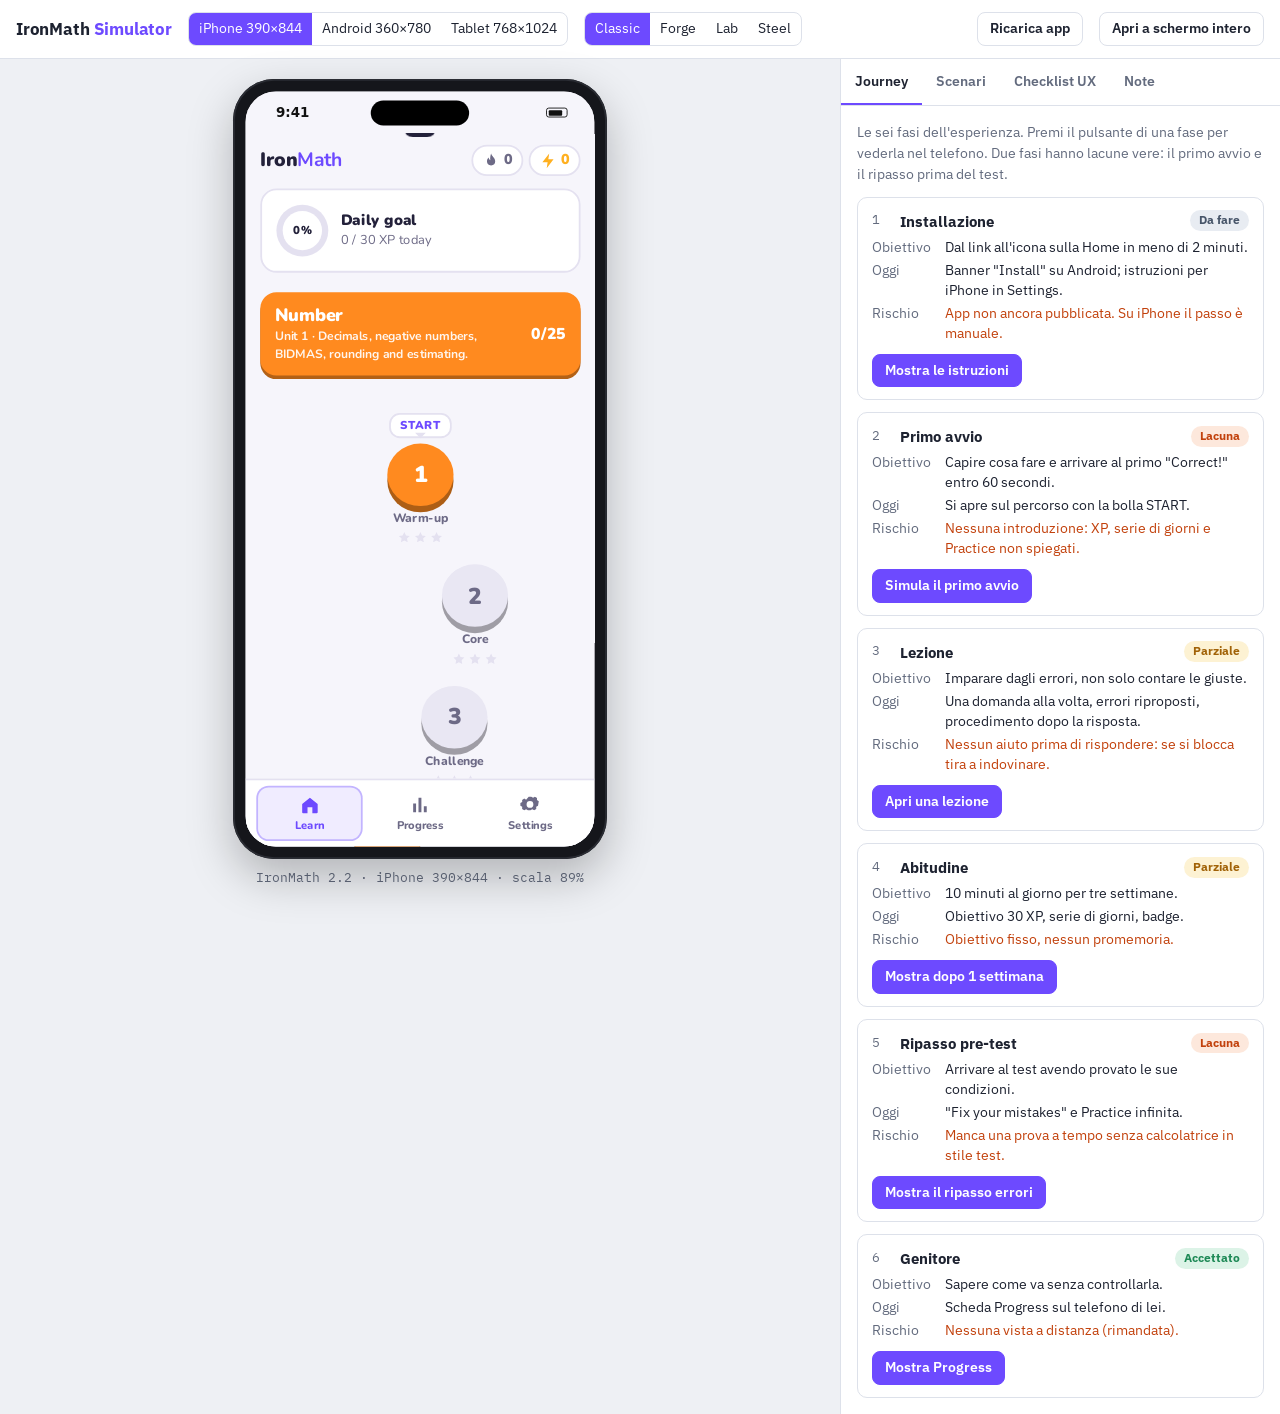
==== simulator.html @ 814c8c80 "Add files via upload" ====
<!doctype html>
<html lang="it">
<head>
<meta charset="utf-8">
<meta name="viewport" content="width=device-width, initial-scale=1">
<meta name="robots" content="noindex">
<title>IronMath Simulator</title>
<link rel="preconnect" href="https://fonts.googleapis.com">
<link rel="preconnect" href="https://fonts.gstatic.com" crossorigin>
<link rel="stylesheet" href="https://fonts.googleapis.com/css2?family=IBM+Plex+Sans:wght@400;500;600;700&family=IBM+Plex+Mono:wght@500&display=swap">
<style>
/* Layout: a device bench. Phone on the left (the real app in an iframe), a review panel on the right: journey stages, scenarios, UX checklist, notes. Stacks on narrow screens. */
:root {
  --bg: #eef0f4; --panel: #ffffff; --ink: #1d2230; --muted: #636b7e; --line: #dde1ea;
  --accent: #6d4aff; --accent-soft: rgba(109, 74, 255, .10);
  --ok: #1f8a57; --ok-soft: #dcf3e7; --gap: #c2410c; --gap-soft: #fde8dc; --part: #a16207; --part-soft: #fdf2d3; --todo: #475569; --todo-soft: #e8ecf2;
  --device: #15161b;
  --font: "IBM Plex Sans", "Segoe UI", system-ui, sans-serif; --mono: "IBM Plex Mono", ui-monospace, monospace;
}
@media (prefers-color-scheme: dark) { :root:not([data-theme="light"]) {
  --bg: #12141a; --panel: #1b1e27; --ink: #e8eaf1; --muted: #9aa1b4; --line: #2d3240; --accent: #9a85ff; --accent-soft: rgba(154, 133, 255, .14);
  --ok: #4fc38a; --ok-soft: #173326; --gap: #fb8a5a; --gap-soft: #3b2216; --part: #e7b543; --part-soft: #362b12; --todo: #a5b0c4; --todo-soft: #262b37; --device: #000; color-scheme: dark; } }
:root[data-theme="dark"] {
  --bg: #12141a; --panel: #1b1e27; --ink: #e8eaf1; --muted: #9aa1b4; --line: #2d3240; --accent: #9a85ff; --accent-soft: rgba(154, 133, 255, .14);
  --ok: #4fc38a; --ok-soft: #173326; --gap: #fb8a5a; --gap-soft: #3b2216; --part: #e7b543; --part-soft: #362b12; --todo: #a5b0c4; --todo-soft: #262b37; --device: #000; color-scheme: dark; }
* { box-sizing: border-box; }
html, body { height: 100%; }
body { margin: 0; background: var(--bg); color: var(--ink); font-family: var(--font); font-size: 15px; line-height: 1.45; }
.top { display: flex; flex-wrap: wrap; align-items: center; gap: 10px 16px; padding: 12px 16px; border-bottom: 1px solid var(--line); background: var(--panel); }
.top h1 { font-size: 1.05rem; margin: 0; font-weight: 700; letter-spacing: -.01em; }
.top h1 span { color: var(--accent); }
.top .sp { flex: 1; }
.seg { display: inline-flex; border: 1px solid var(--line); border-radius: 8px; overflow: hidden; }
.seg button { font: inherit; font-size: .85rem; border: 0; background: transparent; color: var(--ink); padding: 6px 10px; cursor: pointer; }
.seg button[aria-pressed="true"] { background: var(--accent); color: #fff; }
.btn { font: inherit; font-size: .85rem; font-weight: 600; border: 1px solid var(--line); background: var(--panel); color: var(--ink); border-radius: 8px; padding: 6px 12px; cursor: pointer; text-decoration: none; display: inline-flex; align-items: center; gap: 6px; }
.btn.primary { background: var(--accent); border-color: var(--accent); color: #fff; }
.btn:focus-visible, .seg button:focus-visible, .tab:focus-visible { outline: 2px solid var(--accent); outline-offset: 2px; }
.bench { display: grid; grid-template-columns: minmax(0, 1fr) minmax(320px, 440px); gap: 0; min-height: calc(100% - 58px); }
.stage { display: flex; flex-direction: column; align-items: center; padding: 20px 16px; gap: 10px; min-width: 0; }
.caption { font-size: .8rem; color: var(--muted); font-family: var(--mono); }
.holder { position: relative; }
.device { position: absolute; left: 0; top: 0; transform-origin: top left; background: var(--device); border-radius: 46px; padding: 14px; box-shadow: 0 20px 50px rgba(0, 0, 0, .25), inset 0 0 0 2px #2a2c33; }
.device.tablet { border-radius: 28px; padding: 18px; }
.screen { border-radius: 34px; overflow: hidden; background: #f6f5fb; }
.device.tablet .screen { border-radius: 12px; }
.device iframe { display: block; border: 0; background: #f6f5fb; }
.sbar { height: 47px; display: flex; align-items: center; justify-content: space-between; padding: 0 30px 0 34px; font: 600 15px/1 -apple-system, "Segoe UI", system-ui, sans-serif; color: #111; background: #f6f5fb; }
.device.android .sbar { height: 30px; padding: 0 18px; font-size: 13px; }
.device.tablet .sbar { height: 24px; padding: 0 18px; font-size: 12px; }
.sbar i { display: inline-block; width: 24px; height: 11px; border: 1.5px solid #111; border-radius: 3px; position: relative; }
.sbar i::after { content: ""; position: absolute; inset: 1.5px 5px 1.5px 1.5px; background: #111; border-radius: 1px; }
.notch { position: absolute; top: 24px; left: 50%; transform: translateX(-50%); width: 110px; height: 28px; border-radius: 16px; background: #000; z-index: 2; pointer-events: none; }
.device.tablet .notch, .device.android .notch { width: 12px; height: 12px; border-radius: 50%; top: 24px; }
.panel { background: var(--panel); border-left: 1px solid var(--line); display: flex; flex-direction: column; min-width: 0; }
.tabs { display: flex; border-bottom: 1px solid var(--line); overflow-x: auto; }
.tab { font: inherit; font-size: .88rem; font-weight: 600; border: 0; background: none; color: var(--muted); padding: 12px 14px; cursor: pointer; border-bottom: 2px solid transparent; white-space: nowrap; }
.tab[aria-selected="true"] { color: var(--ink); border-bottom-color: var(--accent); }
.pane { padding: 16px; display: grid; gap: 12px; overflow-y: auto; align-content: start; }
.lead { margin: 0; color: var(--muted); font-size: .9rem; max-width: 62ch; }
.st { border: 1px solid var(--line); border-radius: 10px; padding: 12px 14px; display: grid; gap: 6px; }
.st.active { border-color: var(--accent); box-shadow: 0 0 0 1px var(--accent); }
.st-h { display: flex; align-items: center; gap: 10px; }
.st-h b { font-size: .95rem; }
.st-h .n { font-family: var(--mono); font-size: .8rem; color: var(--muted); width: 1.4em; }
.pill { margin-left: auto; font-size: .72rem; font-weight: 700; border-radius: 999px; padding: 2px 9px; white-space: nowrap; }
.pill.ok { color: var(--ok); background: var(--ok-soft); } .pill.gap { color: var(--gap); background: var(--gap-soft); }
.pill.part { color: var(--part); background: var(--part-soft); } .pill.todo { color: var(--todo); background: var(--todo-soft); }
.st dl { margin: 0; display: grid; grid-template-columns: 4.6em 1fr; gap: 3px 10px; font-size: .86rem; }
.st dt { color: var(--muted); }
.st dd { margin: 0; min-width: 0; }
.st .risk { color: var(--gap); }
.st .act { display: flex; gap: 8px; flex-wrap: wrap; margin-top: 4px; }
.sc { border: 1px solid var(--line); border-radius: 10px; padding: 12px 14px; display: grid; gap: 6px; }
.sc p { margin: 0; font-size: .86rem; color: var(--muted); }
.chk { display: grid; gap: 2px; }
.chk label { display: flex; gap: 10px; align-items: flex-start; padding: 8px 0; border-bottom: 1px solid var(--line); font-size: .9rem; cursor: pointer; }
.chk input { margin-top: 3px; accent-color: var(--accent); width: 16px; height: 16px; flex: none; }
textarea { width: 100%; min-height: 220px; font: inherit; font-size: .9rem; color: var(--ink); background: var(--bg); border: 1px solid var(--line); border-radius: 10px; padding: 10px 12px; resize: vertical; }
.hint { font-size: .8rem; color: var(--muted); }
.toast { position: fixed; left: 50%; bottom: 20px; transform: translate(-50%, 140%); visibility: hidden; background: var(--ink); color: var(--panel); padding: 8px 16px; border-radius: 999px; font-size: .88rem; font-weight: 600; transition: transform .25s; z-index: 10; }
.toast.show { transform: translate(-50%, 0); visibility: visible; }
@media (max-width: 900px) {
  .bench { grid-template-columns: minmax(0, 1fr); }
  .panel { border-left: 0; border-top: 1px solid var(--line); }
}
@media (prefers-reduced-motion: reduce) { .toast { transition: none; } }
</style>
</head>
<body>


<header class="top">
  <h1>IronMath <span>Simulator</span></h1>
  <div class="seg" role="group" aria-label="Device" id="devices">
    <button data-dev="iphone" aria-pressed="true">iPhone 390×844</button>
    <button data-dev="android" aria-pressed="false">Android 360×780</button>
    <button data-dev="tablet" aria-pressed="false">Tablet 768×1024</button>
  </div>
  <div class="seg" role="group" aria-label="Tema" id="skins">
    <button data-skinbtn="classic" aria-pressed="true">Classic</button>
    <button data-skinbtn="forge" aria-pressed="false">Forge</button>
    <button data-skinbtn="lab" aria-pressed="false">Lab</button>
    <button data-skinbtn="steel" aria-pressed="false">Steel</button>
  </div>
  <span class="sp"></span>
  <button class="btn" id="reload">Ricarica app</button>
  <a class="btn" href="index.html" target="_blank" rel="noopener">Apri a schermo intero</a>
</header>

<div class="bench">
  <section class="stage" aria-label="App">
    <div class="holder" id="holder"><div class="device" id="device"><span class="notch"></span><div class="screen"><div class="sbar" aria-hidden="true"><span>9:41</span><i></i></div><iframe id="app" src="index.html" title="IronMath app"></iframe></div></div></div>
    <div class="caption" id="cap">IronMath 2.2 · iPhone 390×844</div>
  </section>

  <aside class="panel">
    <div class="tabs" role="tablist">
      <button class="tab" role="tab" aria-selected="true" data-pane="journey">Journey</button>
      <button class="tab" role="tab" aria-selected="false" data-pane="scen">Scenari</button>
      <button class="tab" role="tab" aria-selected="false" data-pane="ux">Checklist UX</button>
      <button class="tab" role="tab" aria-selected="false" data-pane="notes">Note</button>
    </div>
    <div class="pane" id="pane"></div>
  </aside>
</div>
<div class="toast" id="toast" role="status" aria-live="polite"></div>

<script>
(function () {
  "use strict";
  const $ = s => document.querySelector(s);
  const APPKEY = "maths-trail-v1";
  const DEV = { iphone: [390, 844, "", 47], android: [360, 780, "android", 30], tablet: [768, 1024, "tablet", 24] };
  let dev = "iphone", pane = "journey", activeStage = null;

  /* ---------- device frame, scaled to fit ---------- */
  function layout() {
    const [w, h, cls, sb] = DEV[dev], d = $("#device"), f = $("#app");
    d.className = "device " + cls; f.width = w; f.height = h - sb; f.style.width = w + "px"; f.style.height = (h - sb) + "px";
    const pad = cls === "tablet" ? 36 : 28, fw = w + pad, fh = h + pad;
    const narrow = window.innerWidth <= 900;
    const availW = Math.max(240, (narrow ? window.innerWidth : window.innerWidth - Math.min(440, Math.max(320, window.innerWidth * 0.36))) - 40);
    const availH = Math.max(420, window.innerHeight - 120);
    const s = Math.min(1, availW / fw, narrow ? 1 : availH / fh);
    d.style.transform = `scale(${s})`;
    $("#holder").style.width = fw * s + "px"; $("#holder").style.height = fh * s + "px";
    $("#cap").textContent = `IronMath 2.2 · ${$(`[data-dev="${dev}"]`).textContent} · scala ${Math.round(s * 100)}%`;
  }
  window.addEventListener("resize", layout);

  /* ---------- driving the app ---------- */
  const appWin = () => $("#app").contentWindow;
  const appDoc = () => { try { return $("#app").contentDocument; } catch (e) { return null; } };
  function toast(t) { const el = $("#toast"); el.textContent = t; el.classList.add("show"); clearTimeout(toast.t); toast.t = setTimeout(() => el.classList.remove("show"), 2200); }
  function whenReady(fn, tries) {
    const d = appDoc();
    if (d && d.readyState === "complete" && d.querySelector("#view")) return setTimeout(fn, 120);
    if ((tries || 0) > 60) return toast("L'app non risponde: prova Ricarica app");
    setTimeout(() => whenReady(fn, (tries || 0) + 1), 100);
  }
  function reloadApp(then) {
    const f = $("#app"); const onload = () => { f.removeEventListener("load", onload); whenReady(then || (() => { })); };
    f.addEventListener("load", onload); try { appWin().location.reload(); } catch (e) { f.src = "index.html"; }
  }
  function click(sel) { const d = appDoc(); const el = d && d.querySelector(sel); if (el) { el.click(); return true; } toast("Elemento non trovato nell'app"); return false; }
  function setState(obj) { try { if (obj) localStorage.setItem(APPKEY, JSON.stringify(obj)); else localStorage.removeItem(APPKEY); } catch (e) { toast("Memoria del browser non disponibile"); } }

  const dkey = d => `${d.getFullYear()}-${String(d.getMonth() + 1).padStart(2, "0")}-${String(d.getDate()).padStart(2, "0")}`;
  function demoState(kind) {
    const days = {}, d = new Date();
    const pattern = kind === "pretest" ? [40, 35, 0, 50, 45, 30, 60, 40, 35, 55, 45, 0, 40, 50] : [0, 0, 0, 0, 0, 0, 0, 30, 45, 0, 40, 35, 50, 20];
    for (let i = 13; i >= 0; i--) { const x = new Date(d); x.setDate(d.getDate() - i); const v = pattern[13 - i]; if (v) days[dkey(x)] = v; }
    const q = {}, now = Date.now(); const ok = id => (q[id] = { status: "correct", tries: 1, seen: false, at: now });
    const bad = id => (q[id] = { status: "wrong", tries: 2, seen: true, at: now });
    const lessons = {};
    ["A1", "A2", "A3", "A4", "A5", "A6", "A7", "A8", "A9", "A10", "A11", "A12", "A14", "A16", "B1", "B2", "B3", "B4", "B5", "B6", "B7", "B8"].forEach(ok);
    ["A13", "A15", "B9"].forEach(bad);
    lessons["A-0"] = { done: true, stars: 3, at: now }; lessons["A-1"] = { done: true, stars: 2, at: now }; lessons["B-0"] = { done: true, stars: 3, at: now };
    if (kind === "pretest") {
      ["A17", "A18", "A19", "A20", "A21", "A23", "B10", "B12", "B13", "B14", "B15", "B16", "B17", "C1", "C2", "C3", "C4", "C5", "C6", "C7", "C8", "C9", "C10", "C11", "C13", "C14", "C15", "C16", "C17", "D1", "D2", "D3", "D4", "D5", "D6", "D7", "D8", "D9", "D10", "D11", "D12"].forEach(ok);
      ["B11", "C12", "C18", "D13", "D15"].forEach(bad);
      Object.assign(lessons, { "A-2": { done: true, stars: 2, at: now }, "B-1": { done: true, stars: 2, at: now }, "C-0": { done: true, stars: 3, at: now }, "C-1": { done: true, stars: 2, at: now }, "D-0": { done: true, stars: 3, at: now }, "D-1": { done: true, stars: 1, at: now } });
    }
    const xp = Object.values(days).reduce((a, b) => a + b, 0);
    const log = [
      { qid: "B9", sec: "B", at: now - 3600e3, res: "wrong", ans: ["2 × 36"] }, { qid: "A15", sec: "A", at: now - 5000e3, res: "wrong", ans: ["0.005"] },
      { qid: "A13", sec: "A", at: now - 7000e3, res: "wrong", ans: ["26"] }, { qid: "B8", sec: "B", at: now - 8000e3, res: "ok", ans: ["1, 8, 27, 64"] }, { qid: "B7", sec: "B", at: now - 8200e3, res: "ok", ans: ["10000"] }
    ];
    return { v: 2, xp: xp, days: days, q: q, lessons: lessons, badges: { first: now, perfect: now, xp100: now, ...(kind === "pretest" ? { streak3: now, xp500: now } : {}) }, sound: false, log: log, prac: { A: { n: 10, ok: 8 }, B: { n: 0, ok: 0 }, C: { n: 0, ok: 0 }, D: { n: 0, ok: 0 } }, fixed: 2, pracDone: 1, best: kind === "pretest" ? 9 : 5, lessonsDone: kind === "pretest" ? 9 : 3, iosHintOff: true };
  }

  /* ---------- content ---------- */
  const STAGES = [
    { n: 1, name: "Installazione", status: ["todo", "Da fare"], goal: "Dal link all'icona sulla Home in meno di 2 minuti.", now: "Banner \"Install\" su Android; istruzioni per iPhone in Settings.", risk: "App non ancora pubblicata. Su iPhone il passo è manuale.", show: () => reloadApp(() => click('[data-go="settings"]')), label: "Mostra le istruzioni" },
    { n: 2, name: "Primo avvio", status: ["gap", "Lacuna"], goal: "Capire cosa fare e arrivare al primo \"Correct!\" entro 60 secondi.", now: "Si apre sul percorso con la bolla START.", risk: "Nessuna introduzione: XP, serie di giorni e Practice non spiegati.", show: () => { setState(null); reloadApp(() => toast("Stato azzerato: questo è il primo avvio")); }, label: "Simula il primo avvio" },
    { n: 3, name: "Lezione", status: ["part", "Parziale"], goal: "Imparare dagli errori, non solo contare le giuste.", now: "Una domanda alla volta, errori riproposti, procedimento dopo la risposta.", risk: "Nessun aiuto prima di rispondere: se si blocca tira a indovinare.", show: () => reloadApp(() => click('[data-lesson="A-0"]')), label: "Apri una lezione" },
    { n: 4, name: "Abitudine", status: ["part", "Parziale"], goal: "10 minuti al giorno per tre settimane.", now: "Obiettivo 30 XP, serie di giorni, badge.", risk: "Obiettivo fisso, nessun promemoria.", show: () => { setState(demoState("week")); reloadApp(() => toast("Dati demo: dopo una settimana")); }, label: "Mostra dopo 1 settimana" },
    { n: 5, name: "Ripasso pre-test", status: ["gap", "Lacuna"], goal: "Arrivare al test avendo provato le sue condizioni.", now: "\"Fix your mistakes\" e Practice infinita.", risk: "Manca una prova a tempo senza calcolatrice in stile test.", show: () => { setState(demoState("pretest")); reloadApp(() => click('[data-act="review"]')); }, label: "Mostra il ripasso errori" },
    { n: 6, name: "Genitore", status: ["ok", "Accettato"], goal: "Sapere come va senza controllarla.", now: "Scheda Progress sul telefono di lei.", risk: "Nessuna vista a distanza (rimandata).", show: () => { setState(demoState("pretest")); reloadApp(() => click('[data-go="progress"]')); }, label: "Mostra Progress" }
  ];
  const SCEN = [
    { name: "Primo avvio", text: "Nessun progresso salvato: come la vede la prima volta.", run: () => { setState(null); reloadApp(); } },
    { name: "Dopo una settimana", text: "6 giorni attivi, 3 lezioni fatte, 3 errori da sistemare (dati demo).", run: () => { setState(demoState("week")); reloadApp(); } },
    { name: "Prima del test", text: "Quasi tutto fatto, 8 errori aperti, serie di 9 giorni (dati demo).", run: () => { setState(demoState("pretest")); reloadApp(); } },
    { name: "Practice infinita", text: "Una sessione di esercizi generati: Pythagoras.", run: () => reloadApp(() => click('[data-lesson="D-P"]')) },
    { name: "Later in Year 8", text: "Gli argomenti dopo il test, in fondo al percorso.", run: () => reloadApp(() => { const d = appDoc(); const u = d && d.getElementById("unit-later"); if (u) u.scrollIntoView({ block: "start" }); }) }
  ];
  const CHECK = [
    "Leggibile a 360 px senza scorrimento laterale",
    "La tastiera non copre il campo né il pulsante Check (solo su telefono vero)",
    "Contrasto sufficiente in tema chiaro e scuro",
    "Ogni pulsante fa esattamente quello che dice",
    "Nessun vicolo cieco: da ogni schermata si torna indietro",
    "Risposte equivalenti accettate (1/2 e 0.5, 4y + 7x)",
    "Animazioni ferme con riduzione del movimento",
    "Provata offline",
    "Provata su iPhone e Android veri"
  ];

  /* ---------- panes ---------- */
  const store = (k, v) => { try { if (v === undefined) return JSON.parse(localStorage.getItem(k) || "null"); localStorage.setItem(k, JSON.stringify(v)); } catch (e) { return null; } };
  function render() {
    document.querySelectorAll(".tab").forEach(t => t.setAttribute("aria-selected", String(t.dataset.pane === pane)));
    const el = $("#pane");
    if (pane === "journey") {
      el.innerHTML = `<p class="lead">Le sei fasi dell'esperienza. Premi il pulsante di una fase per vederla nel telefono. Due fasi hanno lacune vere: il primo avvio e il ripasso prima del test.</p>` +
        STAGES.map((s, i) => `<article class="st ${activeStage === i ? "active" : ""}"><div class="st-h"><span class="n">${s.n}</span><b>${s.name}</b><span class="pill ${s.status[0]}">${s.status[1]}</span></div>
        <dl><dt>Obiettivo</dt><dd>${s.goal}</dd><dt>Oggi</dt><dd>${s.now}</dd><dt>Rischio</dt><dd class="risk">${s.risk}</dd></dl>
        <div class="act"><button class="btn primary" data-stage="${i}">${s.label}</button></div></article>`).join("");
    } else if (pane === "scen") {
      el.innerHTML = `<p class="lead">Scenari pronti per giudicare l'app in momenti diversi. Alcuni scenari caricano dati demo nell'app del simulatore: i tuoi progressi veri sul telefono non vengono toccati.</p>` +
        SCEN.map((s, i) => `<div class="sc"><div class="st-h"><b>${s.name}</b></div><p>${s.text}</p><div><button class="btn primary" data-scen="${i}">Carica</button></div></div>`).join("");
    } else if (pane === "ux") {
      const done = store("mt-sim-check") || {};
      el.innerHTML = `<p class="lead">La checklist da spuntare prima di ogni versione. Le spunte restano salvate in questo browser.</p><div class="chk">` +
        CHECK.map((c, i) => `<label><input type="checkbox" id="chk-${i}" data-chk="${i}" ${done[i] ? "checked" : ""}><span>${c}</span></label>`).join("") +
        `</div><p class="hint">Il simulatore non mostra la tastiera del telefono né il tema scuro dell'app: quelle due voci si verificano sul telefono.</p>`;
    } else {
      el.innerHTML = `<p class="lead">Annota cosa noti mentre provi l'app o mentre guardi tua figlia usarla. A fine giro copia le note nel documento di processo, nella sezione Registro decisioni.</p>
        <textarea id="notes" placeholder="Momento · cosa è successo · gravità (blocca / rallenta / dettaglio)">${(store("mt-sim-notes") || "").replace(/</g, "&lt;")}</textarea>
        <div style="display:flex;gap:8px;flex-wrap:wrap"><button class="btn primary" id="copyNotes">Copia le note</button><span class="hint" id="saved">Salvate in questo browser</span></div>`;
    }
  }
  document.addEventListener("click", async e => {
    const t = e.target.closest("button"); if (!t) return;
    if (t.dataset.dev) { dev = t.dataset.dev; document.querySelectorAll("#devices button").forEach(b => b.setAttribute("aria-pressed", String(b === t))); layout(); return; }
    if (t.dataset.pane) { pane = t.dataset.pane; render(); return; }
    if (t.dataset.skinbtn) { const id = t.dataset.skinbtn; document.querySelectorAll("#skins button").forEach(b => b.setAttribute("aria-pressed", String(b === t)));
      try { appWin().__mt.setSkin(id); toast("Tema: " + t.textContent); } catch (err) { toast("L'app non risponde: prova Ricarica app"); } return; }
    if (t.dataset.stage) { activeStage = +t.dataset.stage; STAGES[activeStage].show(); render(); return; }
    if (t.dataset.scen) { SCEN[+t.dataset.scen].run(); toast("Scenario caricato: " + SCEN[+t.dataset.scen].name); return; }
    if (t.id === "reload") { reloadApp(); return; }
    if (t.id === "copyNotes") {
      const v = $("#notes").value;
      try { await navigator.clipboard.writeText(v); toast("Note copiate"); } catch (err) { $("#notes").select(); toast("Seleziona e copia con Ctrl+C"); }
    }
  });
  document.addEventListener("change", e => { if (e.target.dataset.chk !== undefined) { const d = store("mt-sim-check") || {}; d[e.target.dataset.chk] = e.target.checked; store("mt-sim-check", d); } });
  let nt; document.addEventListener("input", e => { if (e.target.id === "notes") { clearTimeout(nt); nt = setTimeout(() => store("mt-sim-notes", e.target.value), 400); } });

  layout(); render();
})();
</script>

</body>
</html>
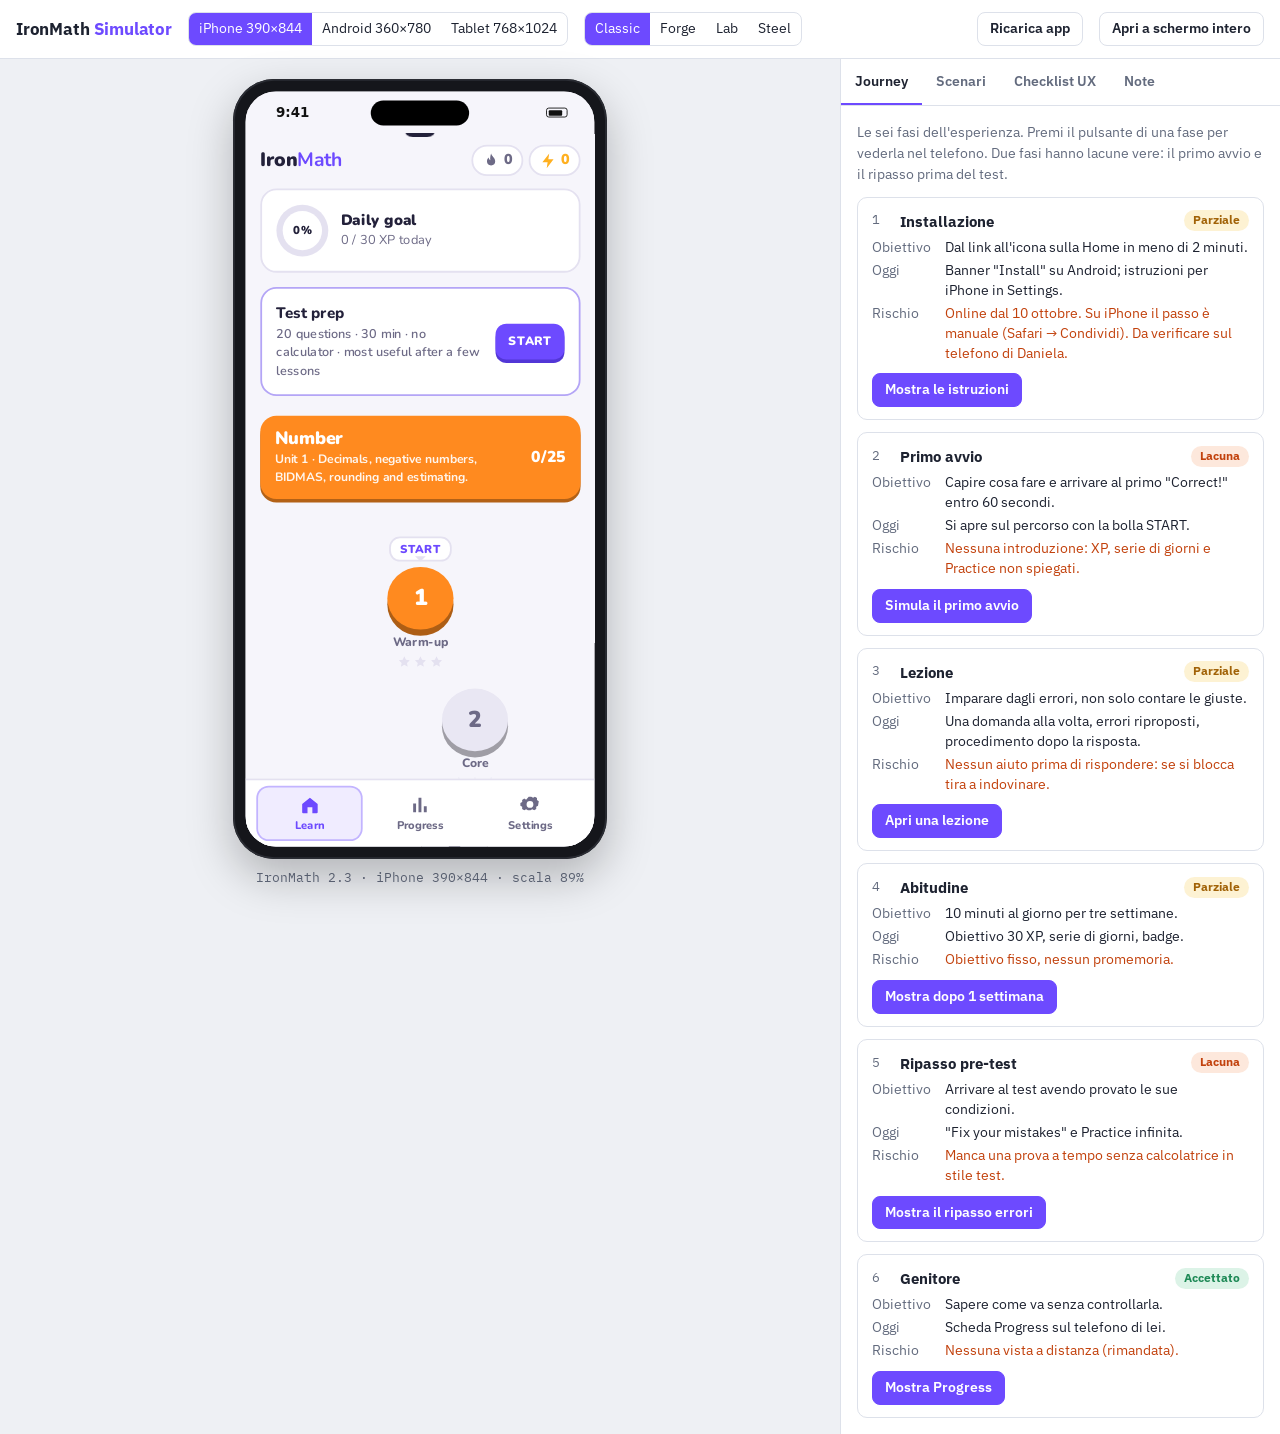
==== commit 69e5d949: "IronMath 2.3.0: aggiunge la modalità Test prep Prova a tempo in stile esame: 20 domande miste dalle " ====
--- a/simulator.html
+++ b/simulator.html
@@ -111,7 +111,7 @@
 <div class="bench">
   <section class="stage" aria-label="App">
     <div class="holder" id="holder"><div class="device" id="device"><span class="notch"></span><div class="screen"><div class="sbar" aria-hidden="true"><span>9:41</span><i></i></div><iframe id="app" src="index.html" title="IronMath app"></iframe></div></div></div>
-    <div class="caption" id="cap">IronMath 2.2 · iPhone 390×844</div>
+    <div class="caption" id="cap">IronMath 2.3 · iPhone 390×844</div>
   </section>
 
   <aside class="panel">
@@ -145,7 +145,7 @@
     const s = Math.min(1, availW / fw, narrow ? 1 : availH / fh);
     d.style.transform = `scale(${s})`;
     $("#holder").style.width = fw * s + "px"; $("#holder").style.height = fh * s + "px";
-    $("#cap").textContent = `IronMath 2.2 · ${$(`[data-dev="${dev}"]`).textContent} · scala ${Math.round(s * 100)}%`;
+    $("#cap").textContent = `IronMath 2.3 · ${$(`[data-dev="${dev}"]`).textContent} · scala ${Math.round(s * 100)}%`;
   }
   window.addEventListener("resize", layout);
 
@@ -192,7 +192,7 @@
 
   /* ---------- content ---------- */
   const STAGES = [
-    { n: 1, name: "Installazione", status: ["todo", "Da fare"], goal: "Dal link all'icona sulla Home in meno di 2 minuti.", now: "Banner \"Install\" su Android; istruzioni per iPhone in Settings.", risk: "App non ancora pubblicata. Su iPhone il passo è manuale.", show: () => reloadApp(() => click('[data-go="settings"]')), label: "Mostra le istruzioni" },
+    { n: 1, name: "Installazione", status: ["part", "Parziale"], goal: "Dal link all'icona sulla Home in meno di 2 minuti.", now: "Banner \"Install\" su Android; istruzioni per iPhone in Settings.", risk: "Online dal 10 ottobre. Su iPhone il passo è manuale (Safari → Condividi). Da verificare sul telefono di Daniela.", show: () => reloadApp(() => click('[data-go="settings"]')), label: "Mostra le istruzioni" },
     { n: 2, name: "Primo avvio", status: ["gap", "Lacuna"], goal: "Capire cosa fare e arrivare al primo \"Correct!\" entro 60 secondi.", now: "Si apre sul percorso con la bolla START.", risk: "Nessuna introduzione: XP, serie di giorni e Practice non spiegati.", show: () => { setState(null); reloadApp(() => toast("Stato azzerato: questo è il primo avvio")); }, label: "Simula il primo avvio" },
     { n: 3, name: "Lezione", status: ["part", "Parziale"], goal: "Imparare dagli errori, non solo contare le giuste.", now: "Una domanda alla volta, errori riproposti, procedimento dopo la risposta.", risk: "Nessun aiuto prima di rispondere: se si blocca tira a indovinare.", show: () => reloadApp(() => click('[data-lesson="A-0"]')), label: "Apri una lezione" },
     { n: 4, name: "Abitudine", status: ["part", "Parziale"], goal: "10 minuti al giorno per tre settimane.", now: "Obiettivo 30 XP, serie di giorni, badge.", risk: "Obiettivo fisso, nessun promemoria.", show: () => { setState(demoState("week")); reloadApp(() => toast("Dati demo: dopo una settimana")); }, label: "Mostra dopo 1 settimana" },
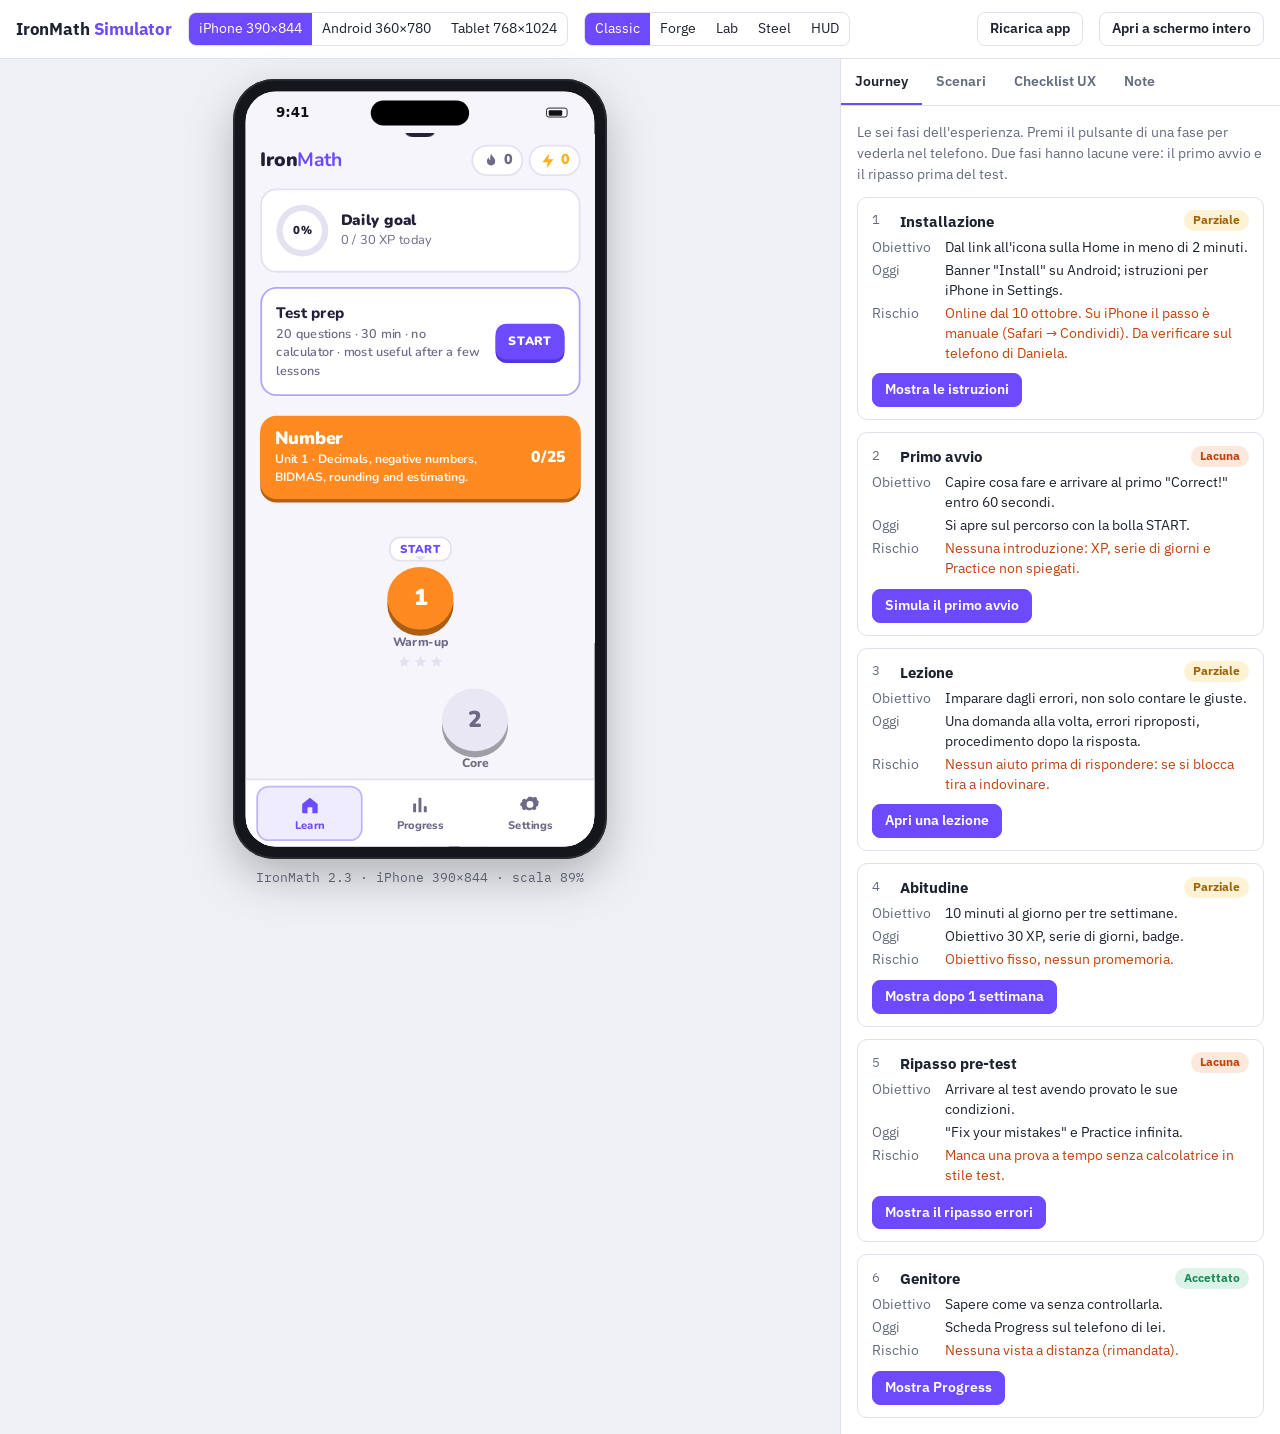
==== commit b85161db: "IronMath 2.4.0: aggiunge la skin HUD con ispirazione Iron Man Nuova skin "HUD" in Settings (sfondo s" ====
--- a/simulator.html
+++ b/simulator.html
@@ -102,6 +102,7 @@
     <button data-skinbtn="forge" aria-pressed="false">Forge</button>
     <button data-skinbtn="lab" aria-pressed="false">Lab</button>
     <button data-skinbtn="steel" aria-pressed="false">Steel</button>
+    <button data-skinbtn="hud" aria-pressed="false">HUD</button>
   </div>
   <span class="sp"></span>
   <button class="btn" id="reload">Ricarica app</button>
